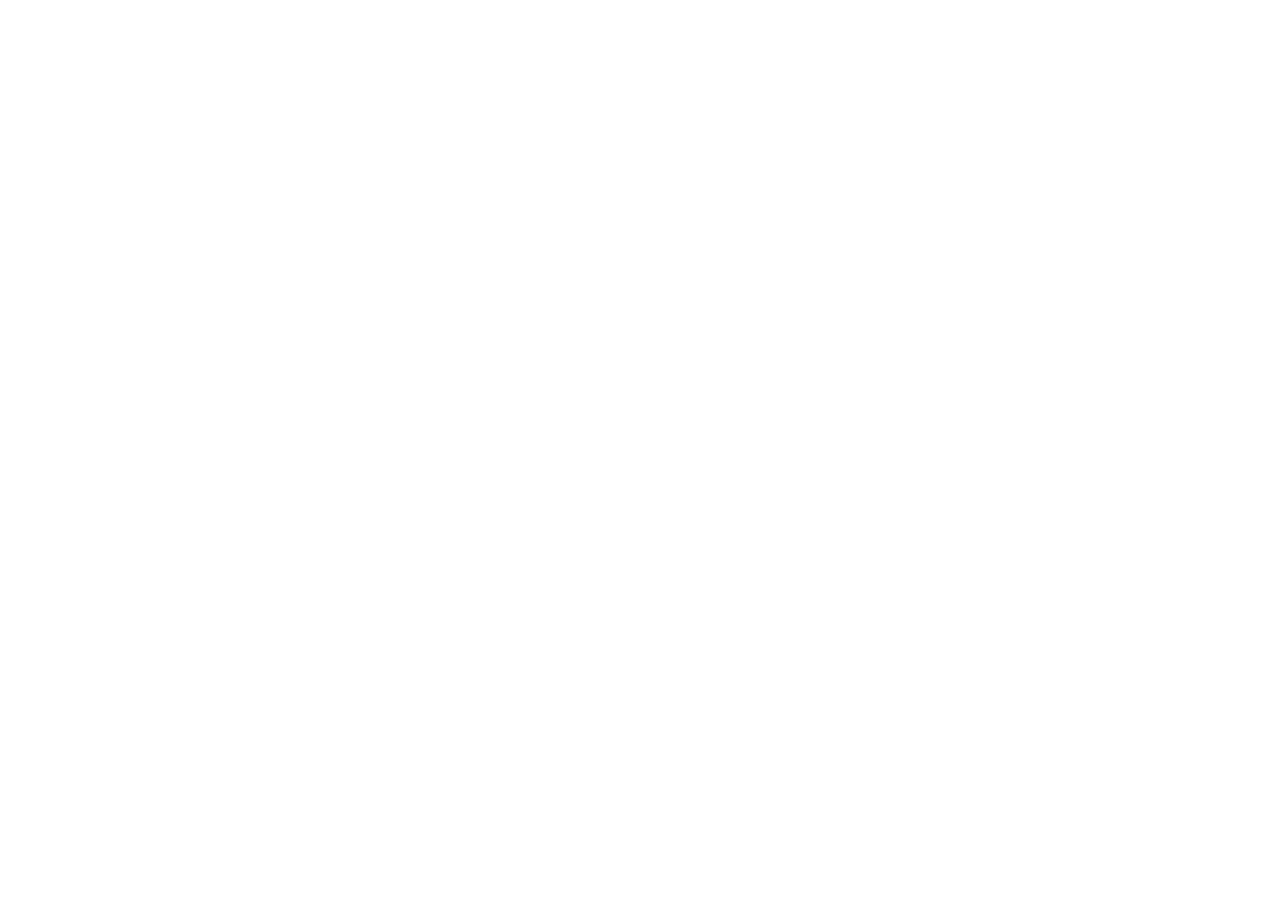
==== index.html @ 7f8d0c50 "Add isolated static demo index.html" ====
<!doctype html>
<html lang="en"><head><meta charset="utf-8"><meta name="viewport" content="width=device-width, initial-scale=1"><meta name="referrer" content="no-referrer"><title>EventFlow · Interactive Portfolio Demo</title><link rel="stylesheet" href="styles.css"></head><body><div id="app"></div><script defer src="app.js"></script></body></html>
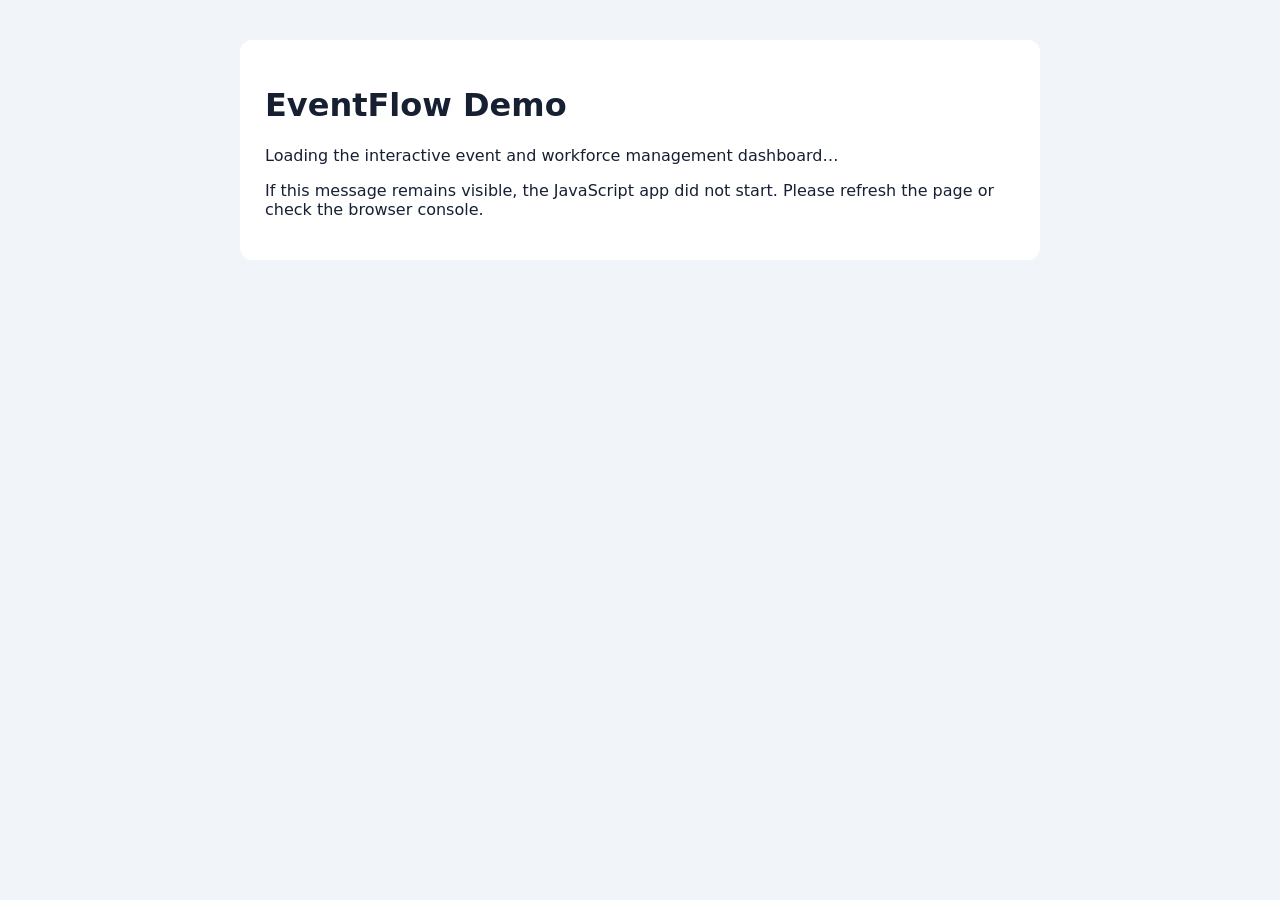
==== commit d553e6bb: "Add visible startup fallback for Pages troubleshooting" ====
--- a/index.html
+++ b/index.html
@@ -1,2 +1,20 @@
 <!doctype html>
-<html lang="en"><head><meta charset="utf-8"><meta name="viewport" content="width=device-width, initial-scale=1"><meta name="referrer" content="no-referrer"><title>EventFlow · Interactive Portfolio Demo</title><link rel="stylesheet" href="styles.css"></head><body><div id="app"></div><script defer src="app.js"></script></body></html>+<html lang="en">
+<head>
+  <meta charset="utf-8">
+  <meta name="viewport" content="width=device-width, initial-scale=1">
+  <meta name="referrer" content="no-referrer">
+  <title>EventFlow · Interactive Portfolio Demo</title>
+  <link rel="stylesheet" href="./styles.css">
+</head>
+<body>
+  <div id="app">
+    <main style="max-width:800px;margin:40px auto;padding:25px;background:white;border-radius:12px">
+      <h1>EventFlow Demo</h1>
+      <p>Loading the interactive event and workforce management dashboard…</p>
+      <p>If this message remains visible, the JavaScript app did not start. Please refresh the page or check the browser console.</p>
+    </main>
+  </div>
+  <script defer src="./app.js"></script>
+</body>
+</html>
--- a/styles.css
+++ b/styles.css
@@ -0,0 +1 @@
+:root{font-family:Inter,system-ui,Arial,sans-serif;color:#172033;background:#f1f4f9}*{box-sizing:border-box}body{margin:0}button,input,select{font:inherit}button{cursor:pointer}.sidebar{background:#11141c;color:#fff;position:fixed;left:0;top:0;bottom:0;width:235px;padding:24px 14px;display:flex;flex-direction:column}.brand{font-size:27px;font-weight:800;margin:0 12px 24px}.brand span{color:#ec404b}.nav{display:grid;gap:5px}.nav button{background:transparent;border:0;border-radius:8px;color:#c8d0dd;text-align:left;padding:13px}.nav button.active,.nav button:hover{background:#ce2937;color:#fff}.foot{margin-top:auto;font-size:12px;color:#c8d0dd;line-height:1.5}.main{margin-left:235px;padding:30px;max-width:1450px}.banner{background:#fef3c7;color:#875313;padding:10px 14px;border-radius:9px;font-size:12px;font-weight:700;display:inline-block;margin-bottom:15px}.head{display:flex;justify-content:space-between;align-items:center;gap:12px}.head h1{font-size:27px;margin:5px 0}.muted{color:#65738b;font-size:14px}.kpis{display:grid;grid-template-columns:repeat(4,1fr);gap:15px;margin:25px 0}.kpi,.panel{background:#fff;border:1px solid #e1e7ef;border-radius:13px;padding:21px;box-shadow:0 2px 8px #15243909}.kpi b{display:block;font-size:27px;margin-top:12px}.cols{display:grid;grid-template-columns:1fr 1fr;gap:15px}.panel{margin:14px 0}.panel h2{margin-top:0;font-size:18px}.btn{background:#d52c38;border:0;color:white;padding:10px 15px;border-radius:8px;font-weight:650}.btn.alt{background:#e9eef5;color:#25354a}.btn.small{padding:6px 9px;font-size:12px;margin-right:5px}table{width:100%;border-collapse:collapse}th,td{text-align:left;border-bottom:1px solid #e6e9ef;padding:11px 8px;font-size:13px}th{background:#f7f9fc;color:#52617a}.table{overflow:auto}.modalback{position:fixed;inset:0;background:#0008;display:grid;place-items:center;padding:20px}.modal{background:white;border-radius:14px;padding:24px;width:min(520px,100%);max-height:90vh;overflow:auto}.modal label{display:grid;gap:5px;margin:9px 0;font-size:13px;font-weight:700}.modal input,.modal select{padding:10px;border:1px solid #bcc9da;border-radius:7px;width:100%}.actions{display:flex;gap:10px;margin-top:18px}.cal{display:grid;grid-template-columns:repeat(7,1fr);gap:6px}.day{min-height:75px;border:1px solid #e6e9ef;border-radius:7px;padding:7px;background:#fbfcff;font-size:12px}.tag{background:#fee2e2;display:block;margin-top:5px;padding:4px;border-radius:5px}.notice{padding:13px;background:#eef6ff;color:#1b4e83;border-radius:7px}footer{font-size:12px;color:#64748b;margin:20px 0}@media(max-width:850px){.kpis{grid-template-columns:repeat(2,1fr)}.cols{grid-template-columns:1fr}}@media(max-width:650px){.sidebar{position:static;width:auto;padding:12px}.brand{margin-bottom:8px}.nav{display:flex;overflow:auto}.nav button{white-space:nowrap}.foot{display:none}.main{margin:0;padding:16px}.head{display:block}.cal{gap:2px}.day{min-height:60px;padding:3px}}
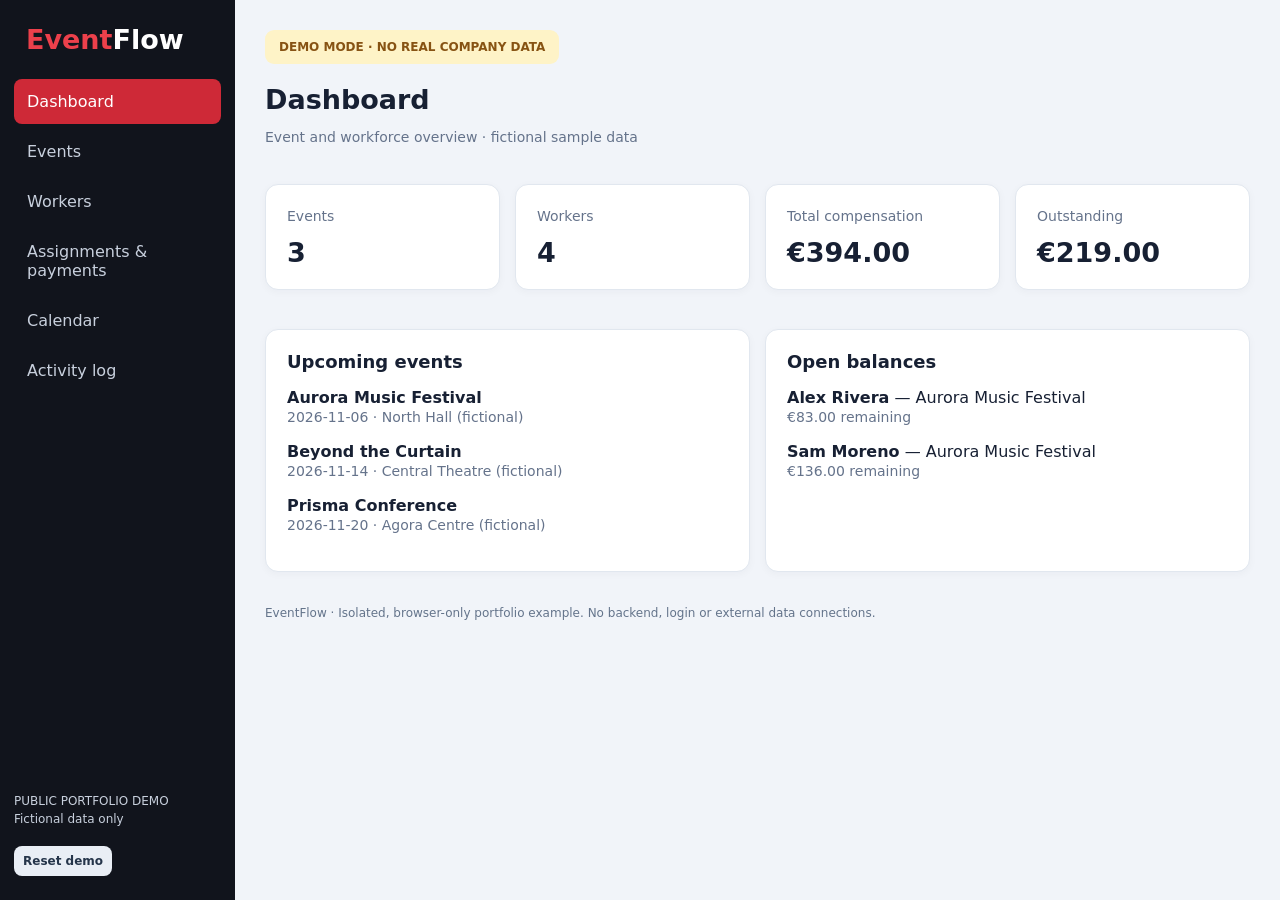
==== commit a26822a2: "Bundle validated demo script into HTML to avoid stale Pages asset and report startup failures" ====
--- a/index.html
+++ b/index.html
@@ -1,20 +1,83 @@
 <!doctype html>
-<html lang="en">
-<head>
-  <meta charset="utf-8">
-  <meta name="viewport" content="width=device-width, initial-scale=1">
-  <meta name="referrer" content="no-referrer">
-  <title>EventFlow · Interactive Portfolio Demo</title>
-  <link rel="stylesheet" href="./styles.css">
-</head>
-<body>
-  <div id="app">
-    <main style="max-width:800px;margin:40px auto;padding:25px;background:white;border-radius:12px">
-      <h1>EventFlow Demo</h1>
-      <p>Loading the interactive event and workforce management dashboard…</p>
-      <p>If this message remains visible, the JavaScript app did not start. Please refresh the page or check the browser console.</p>
-    </main>
-  </div>
-  <script defer src="./app.js"></script>
-</body>
-</html>+<html lang="en"><head><meta charset="utf-8"><meta name="viewport" content="width=device-width, initial-scale=1"><meta name="referrer" content="no-referrer"><title>EventFlow | Safe Demo</title><link rel="stylesheet" href="./styles.css?v=3"></head>
+<body><div id="app"><main style="max-width:800px;margin:40px auto;padding:25px;background:white;border-radius:12px"><h1>EventFlow Demo</h1><p>Starting the interactive dashboard...</p></main></div>
+<script>
+try {
+'use strict';
+/* Public, isolated demonstration. No external services, authentication, APIs or production data. */
+const STORAGE='eventflow-portfolio-demo-v1';
+const initial=()=>({
+ workers:[{id:1,name:'Alex Rivera',skill:'Audio'},{id:2,name:'Sam Moreno',skill:'Lighting'},{id:3,name:'Noa Vega',skill:'Stagehand'},{id:4,name:'Leo Torres',skill:'Video'}],
+ events:[{id:1,name:'Aurora Music Festival',date:'2026-11-06',venue:'North Hall (fictional)',type:'Concert'},{id:2,name:'Beyond the Curtain',date:'2026-11-14',venue:'Central Theatre (fictional)',type:'Theatre'},{id:3,name:'Prisma Conference',date:'2026-11-20',venue:'Agora Centre (fictional)',type:'Corporate'}],
+ jobs:[{id:1,eventId:1,workerId:1,role:'FOH',hours:9,rate:17,paid:70},{id:2,eventId:1,workerId:2,role:'Lights',hours:8,rate:17,paid:0},{id:3,eventId:2,workerId:3,role:'Stage crew',hours:7,rate:15,paid:105}],
+ history:[{date:'2026-10-17',action:'Demo loaded with fictional data'}]
+});
+let db;try{db=JSON.parse(localStorage.getItem(STORAGE));if(!db||!Array.isArray(db.workers)||!Array.isArray(db.events)||!Array.isArray(db.jobs))throw Error()}catch(_){db=initial()}
+let tab='dashboard',dialog=null;
+const el=document.getElementById('app');
+const safe=x=>String(x??'').replace(/[&<>"']/g,c=>({'&':'&amp;','<':'&lt;','>':'&gt;','"':'&quot;',"'":'&#39;'}[c]));
+const money=n=>Number(n||0).toLocaleString('en-GB',{style:'currency',currency:'EUR'});
+const worker=id=>db.workers.find(x=>x.id===Number(id));
+const eventById=id=>db.events.find(x=>x.id===Number(id));
+const earned=j=>Number(j.hours)*Number(j.rate);
+const nextId=arr=>Math.max(0,...arr.map(x=>x.id))+1;
+const b=(text,call,extra='')=>'<button class="btn '+extra+'" onclick="'+call+'">'+text+'</button>';
+function persist(note){db.history.unshift({date:new Date().toISOString().slice(0,10),action:note});db.history=db.history.slice(0,40);localStorage.setItem(STORAGE,JSON.stringify(db));draw()}
+function heading(name,description,action=''){return '<div class="head"><div><h1>'+name+'</h1><p class="muted">'+description+'</p></div>'+action+'</div>'}
+function dashboard(){let total=db.jobs.reduce((n,j)=>n+earned(j),0),paid=db.jobs.reduce((n,j)=>n+Number(j.paid),0);
+return heading('Dashboard','Event and workforce overview · fictional sample data')+
+'<div class="kpis">'+[['Events',db.events.length],['Workers',db.workers.length],['Total compensation',money(total)],['Outstanding',money(total-paid)]].map(x=>'<div class="kpi"><span class="muted">'+x[0]+'</span><b>'+x[1]+'</b></div>').join('')+'</div>'+
+'<div class="cols"><section class="panel"><h2>Upcoming events</h2>'+db.events.slice().sort((a,b)=>a.date.localeCompare(b.date)).map(x=>'<p><b>'+safe(x.name)+'</b><br><span class="muted">'+safe(x.date)+' · '+safe(x.venue)+'</span></p>').join('')+'</section><section class="panel"><h2>Open balances</h2>'+db.jobs.filter(j=>earned(j)>j.paid).map(j=>'<p><b>'+safe(worker(j.workerId)?.name||'Unknown')+'</b> — '+safe(eventById(j.eventId)?.name||'Unknown')+'<br><span class="muted">'+money(earned(j)-j.paid)+' remaining</span></p>').join('')+'</section></div>'}
+function events(){return heading('Events','Schedule and manage fictitious productions',b('+ New event',"openDialog('event')"))+
+'<section class="panel table"><table><thead><tr><th>Event</th><th>Date</th><th>Venue</th><th>Type</th><th>Workers</th><th>Actions</th></tr></thead><tbody>'+
+db.events.map(e=>'<tr><td><b>'+safe(e.name)+'</b></td><td>'+safe(e.date)+'</td><td>'+safe(e.venue)+'</td><td>'+safe(e.type)+'</td><td>'+db.jobs.filter(j=>j.eventId===e.id).length+'</td><td>'+b('Edit',"openDialog('event',"+e.id+")",'small alt')+' '+b('Delete',"removeEvent("+e.id+")",'small alt')+'</td></tr>').join('')+'</tbody></table></section>'}
+function workers(){return heading('Workers','Invented identities, no employee records',b('+ New worker',"openDialog('worker')"))+
+'<section class="panel table"><table><thead><tr><th>Name</th><th>Specialty</th><th>Actions</th></tr></thead><tbody>'+
+db.workers.map(w=>'<tr><td>'+safe(w.name)+'</td><td>'+safe(w.skill)+'</td><td>'+b('Edit',"openDialog('worker',"+w.id+")",'small alt')+'</td></tr>').join('')+'</tbody></table></section>'}
+function jobs(){let total=db.jobs.reduce((n,j)=>n+earned(j),0),paid=db.jobs.reduce((n,j)=>n+Number(j.paid),0);
+return heading('Assignments & payments','Simulated wages; no real transactions',b('+ Assign worker',"openDialog('job')"))+
+'<div class="kpis">'+[['Assignments',db.jobs.length],['Total',money(total)],['Simulated paid',money(paid)],['Outstanding',money(total-paid)]].map(x=>'<div class="kpi"><span class="muted">'+x[0]+'</span><b>'+x[1]+'</b></div>').join('')+'</div>'+
+'<section class="panel table"><table><thead><tr><th>Worker</th><th>Event</th><th>Role</th><th>Hours × Rate</th><th>Due</th><th>Paid</th><th>Actions</th></tr></thead><tbody>'+
+db.jobs.map(j=>'<tr><td>'+safe(worker(j.workerId)?.name||'Unknown')+'</td><td>'+safe(eventById(j.eventId)?.name||'Unknown')+'</td><td>'+safe(j.role)+'</td><td>'+safe(j.hours)+' × '+money(j.rate)+'</td><td>'+money(earned(j))+'</td><td>'+money(j.paid)+'</td><td>'+b('Pay',"openDialog('pay',"+j.id+")",'small alt')+' '+b('Remove',"removeJob("+j.id+")",'small alt')+'</td></tr>').join('')+'</tbody></table></section>'}
+function calendar(){const year=2026,month=10;let offset=(new Date(year,month,1).getDay()+6)%7, days=30;
+return heading('Calendar','November 2026 · sample schedule')+'<section class="panel"><div class="cal">'+['Mon','Tue','Wed','Thu','Fri','Sat','Sun'].map(d=>'<b>'+d+'</b>').join('')+Array.from({length:offset},()=>'<div></div>').join('')+Array.from({length:days},(_,i)=>{const date='2026-11-'+String(i+1).padStart(2,'0');return '<div class="day">'+(i+1)+db.events.filter(e=>e.date===date).map(e=>'<span class="tag">'+safe(e.name)+'</span>').join('')+'</div>'}).join('')+'</div></section>'}
+function history(){return heading('Activity log','Changes made locally in this visitor’s browser')+'<section class="panel"><p class="notice">This is not connected to any company system.</p><table><thead><tr><th>Date</th><th>Activity</th></tr></thead><tbody>'+db.history.map(h=>'<tr><td>'+safe(h.date)+'</td><td>'+safe(h.action)+'</td></tr>').join('')+'</tbody></table></section>'}
+function field(name,label,value='',type='text'){return '<label>'+label+'<input required name="'+name+'" type="'+type+'" '+(type==='number'?'min="0" step="any"':'')+' value="'+safe(value)+'"></label>'}
+function option(name,label,list,value){return '<label>'+label+'<select name="'+name+'">'+list.map(i=>'<option value="'+safe(i[0])+'" '+(String(i[0])===String(value)?'selected':'')+'>'+safe(i[1])+'</option>').join('')+'</select></label>'}
+function popup(){if(!dialog)return '';let {kind,id}=dialog, title='',body='';
+if(kind==='event'){let e=eventById(id)||{};title=id?'Edit event':'New event';body=field('name','Event name',e.name)+field('date','Date',e.date||'2026-11-22','date')+field('venue','Fictional venue',e.venue)+option('type','Type',['Concert','Theatre','Corporate','Festival','Other'].map(x=>[x,x]),e.type||'Concert')}
+if(kind==='worker'){let w=worker(id)||{};title=id?'Edit worker':'New worker';body=field('name','Fictional name',w.name)+field('skill','Specialty',w.skill)}
+if(kind==='job'){title='Assign worker';body=option('workerId','Worker',db.workers.map(w=>[w.id,w.name]))+option('eventId','Event',db.events.map(e=>[e.id,e.name]))+field('role','Role','Audio')+field('hours','Hours',8,'number')+field('rate','Rate (€ / hour)',16,'number')}
+if(kind==='pay'){let j=db.jobs.find(x=>x.id===id);title='Record simulated payment';body='<p class="muted">Outstanding: '+money(earned(j)-j.paid)+'</p>'+field('amount','Payment amount (€)',earned(j)-j.paid,'number')}
+return '<div class="modalback"><div class="modal" role="dialog" aria-modal="true"><h2>'+title+'</h2><form id="entry"><div>'+body+'</div><div class="actions"><button class="btn" type="submit">Save</button>'+b('Cancel','closeDialog()','alt')+'</div></form><p class="muted">Changes are only saved in this browser.</p></div></div>'}
+function draw(){
+ const nav=[['dashboard','Dashboard'],['events','Events'],['workers','Workers'],['jobs','Assignments & payments'],['calendar','Calendar'],['history','Activity log']];
+ const navHtml=nav.map(n=>'<button class="'+(tab===n[0]?'active':'')+'" data-tab="'+n[0]+'">'+n[1]+'</button>').join('');
+ const view=({dashboard,events,workers,jobs,calendar,history})[tab]();
+ el.innerHTML='<aside class="sidebar"><div class="brand"><span>Event</span>Flow</div><nav class="nav">'+navHtml+'</nav><div class="foot">PUBLIC PORTFOLIO DEMO<br>Fictional data only<br><br>'+b('Reset demo','resetDemo()','small alt')+'</div></aside>'+
+ '<main class="main"><span class="banner">DEMO MODE · NO REAL COMPANY DATA</span>'+view+
+ '<footer>EventFlow · Isolated, browser-only portfolio example. No backend, login or external data connections.</footer></main>'+popup();
+ el.querySelectorAll('[data-tab]').forEach(button=>button.addEventListener('click',()=>navigate(button.dataset.tab)));
+ let form=document.getElementById('entry');
+ if(form)form.addEventListener('submit',submit);
+}
+function navigate(to){tab=to;dialog=null;draw()}
+function openDialog(kind,id){dialog={kind,id};draw()}
+function closeDialog(){dialog=null;draw()}
+function submit(e){e.preventDefault();let values=Object.fromEntries(new FormData(e.target)), {kind,id}=dialog;
+if(kind==='event'){let data={name:values.name.trim(),date:values.date,venue:values.venue.trim(),type:values.type};if(id)Object.assign(eventById(id),data);else db.events.push({id:nextId(db.events),...data})}
+if(kind==='worker'){let data={name:values.name.trim(),skill:values.skill.trim()};if(id)Object.assign(worker(id),data);else db.workers.push({id:nextId(db.workers),...data})}
+if(kind==='job'){if(!db.workers.length||!db.events.length)return;db.jobs.push({id:nextId(db.jobs),workerId:+values.workerId,eventId:+values.eventId,role:values.role.trim(),hours:+values.hours,rate:+values.rate,paid:0})}
+if(kind==='pay'){let j=db.jobs.find(x=>x.id===id),amount=Number(values.amount);if(!Number.isFinite(amount)||amount<=0||amount>earned(j)-j.paid){alert('Enter a positive amount within the outstanding balance.');return}j.paid=Math.round((j.paid+amount)*100)/100}
+dialog=null;persist('Demo '+kind+' updated')}
+function removeEvent(id){if(!confirm('Delete this fictional event and its assignments?'))return;db.events=db.events.filter(e=>e.id!==id);db.jobs=db.jobs.filter(j=>j.eventId!==id);persist('Fictional event deleted')}
+function removeJob(id){if(!confirm('Remove this fictional assignment?'))return;db.jobs=db.jobs.filter(j=>j.id!==id);persist('Fictional assignment removed')}
+function resetDemo(){if(!confirm('Reset all fictional demo data?'))return;db=initial();localStorage.removeItem(STORAGE);navigate('dashboard')}
+draw();
+} catch (error) {
+  const root = document.getElementById('app');
+  if (root) root.innerHTML = '<main style="max-width:800px;margin:40px auto;padding:25px;background:white;border-radius:12px"><h1>EventFlow — startup error</h1><p>The application could not initialize.</p><pre style="white-space:pre-wrap;color:#9d1b28"></pre></main>';
+  if (root) root.querySelector('pre').textContent = String(error && error.message || error);
+  console.error("EventFlow initialization error:",error);
+}
+</script></body></html>
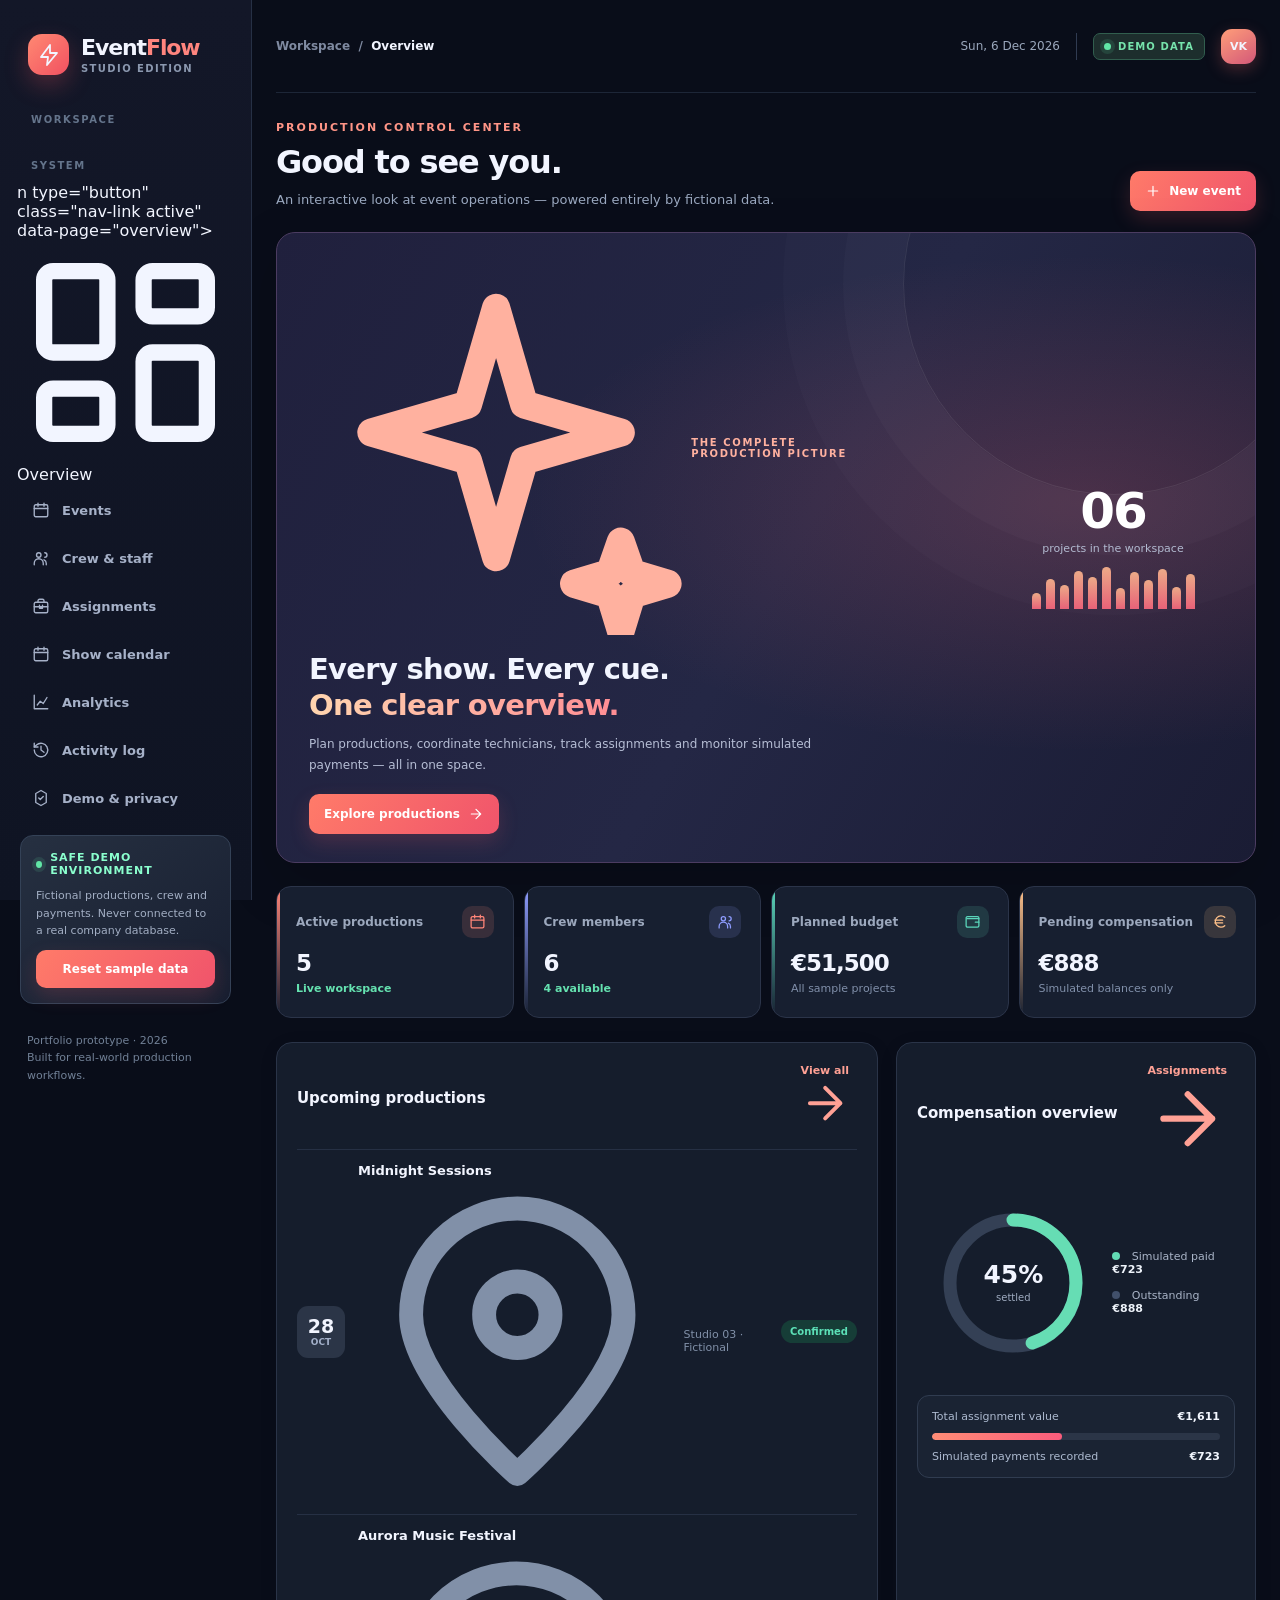
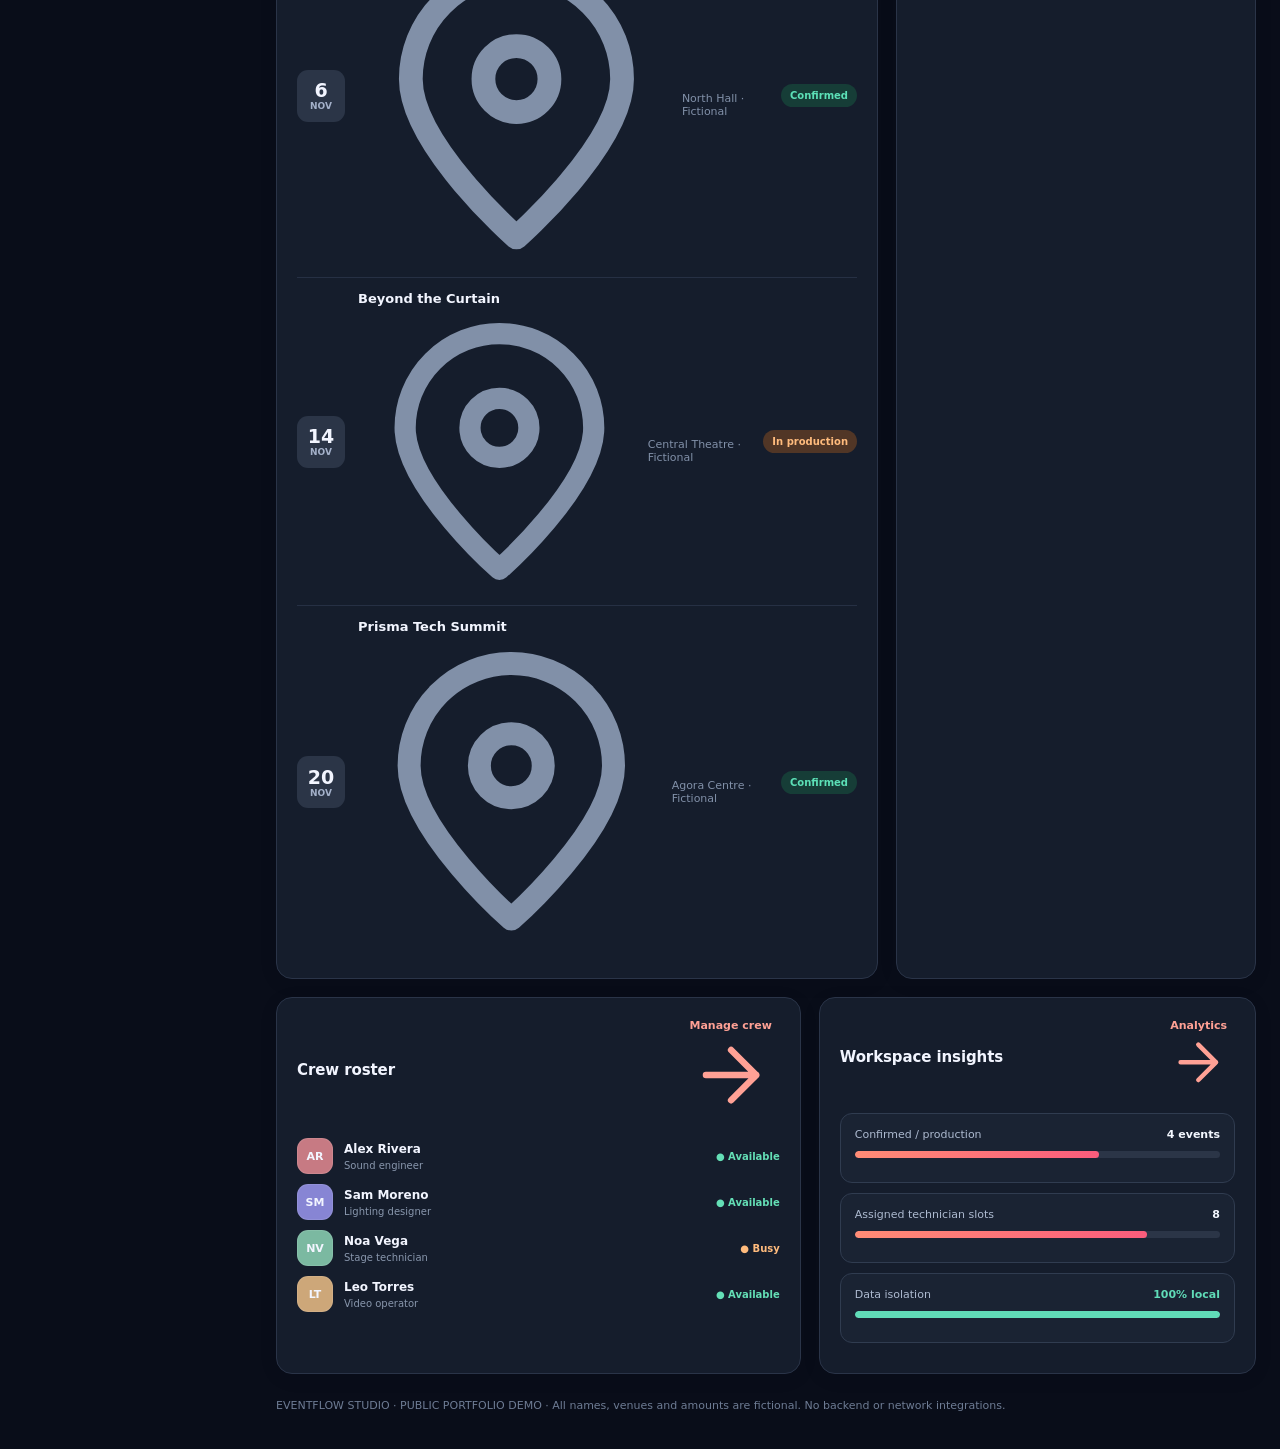
==== commit 43255220: "Launch EventFlow Studio v2 with modern dashboard and resilient startup" ====
--- a/index.html
+++ b/index.html
@@ -1,83 +1,43 @@
 <!doctype html>
-<html lang="en"><head><meta charset="utf-8"><meta name="viewport" content="width=device-width, initial-scale=1"><meta name="referrer" content="no-referrer"><title>EventFlow | Safe Demo</title><link rel="stylesheet" href="./styles.css?v=3"></head>
-<body><div id="app"><main style="max-width:800px;margin:40px auto;padding:25px;background:white;border-radius:12px"><h1>EventFlow Demo</h1><p>Starting the interactive dashboard...</p></main></div>
-<script>
-try {
-'use strict';
-/* Public, isolated demonstration. No external services, authentication, APIs or production data. */
-const STORAGE='eventflow-portfolio-demo-v1';
-const initial=()=>({
- workers:[{id:1,name:'Alex Rivera',skill:'Audio'},{id:2,name:'Sam Moreno',skill:'Lighting'},{id:3,name:'Noa Vega',skill:'Stagehand'},{id:4,name:'Leo Torres',skill:'Video'}],
- events:[{id:1,name:'Aurora Music Festival',date:'2026-11-06',venue:'North Hall (fictional)',type:'Concert'},{id:2,name:'Beyond the Curtain',date:'2026-11-14',venue:'Central Theatre (fictional)',type:'Theatre'},{id:3,name:'Prisma Conference',date:'2026-11-20',venue:'Agora Centre (fictional)',type:'Corporate'}],
- jobs:[{id:1,eventId:1,workerId:1,role:'FOH',hours:9,rate:17,paid:70},{id:2,eventId:1,workerId:2,role:'Lights',hours:8,rate:17,paid:0},{id:3,eventId:2,workerId:3,role:'Stage crew',hours:7,rate:15,paid:105}],
- history:[{date:'2026-10-17',action:'Demo loaded with fictional data'}]
-});
-let db;try{db=JSON.parse(localStorage.getItem(STORAGE));if(!db||!Array.isArray(db.workers)||!Array.isArray(db.events)||!Array.isArray(db.jobs))throw Error()}catch(_){db=initial()}
-let tab='dashboard',dialog=null;
-const el=document.getElementById('app');
-const safe=x=>String(x??'').replace(/[&<>"']/g,c=>({'&':'&amp;','<':'&lt;','>':'&gt;','"':'&quot;',"'":'&#39;'}[c]));
-const money=n=>Number(n||0).toLocaleString('en-GB',{style:'currency',currency:'EUR'});
-const worker=id=>db.workers.find(x=>x.id===Number(id));
-const eventById=id=>db.events.find(x=>x.id===Number(id));
-const earned=j=>Number(j.hours)*Number(j.rate);
-const nextId=arr=>Math.max(0,...arr.map(x=>x.id))+1;
-const b=(text,call,extra='')=>'<button class="btn '+extra+'" onclick="'+call+'">'+text+'</button>';
-function persist(note){db.history.unshift({date:new Date().toISOString().slice(0,10),action:note});db.history=db.history.slice(0,40);localStorage.setItem(STORAGE,JSON.stringify(db));draw()}
-function heading(name,description,action=''){return '<div class="head"><div><h1>'+name+'</h1><p class="muted">'+description+'</p></div>'+action+'</div>'}
-function dashboard(){let total=db.jobs.reduce((n,j)=>n+earned(j),0),paid=db.jobs.reduce((n,j)=>n+Number(j.paid),0);
-return heading('Dashboard','Event and workforce overview · fictional sample data')+
-'<div class="kpis">'+[['Events',db.events.length],['Workers',db.workers.length],['Total compensation',money(total)],['Outstanding',money(total-paid)]].map(x=>'<div class="kpi"><span class="muted">'+x[0]+'</span><b>'+x[1]+'</b></div>').join('')+'</div>'+
-'<div class="cols"><section class="panel"><h2>Upcoming events</h2>'+db.events.slice().sort((a,b)=>a.date.localeCompare(b.date)).map(x=>'<p><b>'+safe(x.name)+'</b><br><span class="muted">'+safe(x.date)+' · '+safe(x.venue)+'</span></p>').join('')+'</section><section class="panel"><h2>Open balances</h2>'+db.jobs.filter(j=>earned(j)>j.paid).map(j=>'<p><b>'+safe(worker(j.workerId)?.name||'Unknown')+'</b> — '+safe(eventById(j.eventId)?.name||'Unknown')+'<br><span class="muted">'+money(earned(j)-j.paid)+' remaining</span></p>').join('')+'</section></div>'}
-function events(){return heading('Events','Schedule and manage fictitious productions',b('+ New event',"openDialog('event')"))+
-'<section class="panel table"><table><thead><tr><th>Event</th><th>Date</th><th>Venue</th><th>Type</th><th>Workers</th><th>Actions</th></tr></thead><tbody>'+
-db.events.map(e=>'<tr><td><b>'+safe(e.name)+'</b></td><td>'+safe(e.date)+'</td><td>'+safe(e.venue)+'</td><td>'+safe(e.type)+'</td><td>'+db.jobs.filter(j=>j.eventId===e.id).length+'</td><td>'+b('Edit',"openDialog('event',"+e.id+")",'small alt')+' '+b('Delete',"removeEvent("+e.id+")",'small alt')+'</td></tr>').join('')+'</tbody></table></section>'}
-function workers(){return heading('Workers','Invented identities, no employee records',b('+ New worker',"openDialog('worker')"))+
-'<section class="panel table"><table><thead><tr><th>Name</th><th>Specialty</th><th>Actions</th></tr></thead><tbody>'+
-db.workers.map(w=>'<tr><td>'+safe(w.name)+'</td><td>'+safe(w.skill)+'</td><td>'+b('Edit',"openDialog('worker',"+w.id+")",'small alt')+'</td></tr>').join('')+'</tbody></table></section>'}
-function jobs(){let total=db.jobs.reduce((n,j)=>n+earned(j),0),paid=db.jobs.reduce((n,j)=>n+Number(j.paid),0);
-return heading('Assignments & payments','Simulated wages; no real transactions',b('+ Assign worker',"openDialog('job')"))+
-'<div class="kpis">'+[['Assignments',db.jobs.length],['Total',money(total)],['Simulated paid',money(paid)],['Outstanding',money(total-paid)]].map(x=>'<div class="kpi"><span class="muted">'+x[0]+'</span><b>'+x[1]+'</b></div>').join('')+'</div>'+
-'<section class="panel table"><table><thead><tr><th>Worker</th><th>Event</th><th>Role</th><th>Hours × Rate</th><th>Due</th><th>Paid</th><th>Actions</th></tr></thead><tbody>'+
-db.jobs.map(j=>'<tr><td>'+safe(worker(j.workerId)?.name||'Unknown')+'</td><td>'+safe(eventById(j.eventId)?.name||'Unknown')+'</td><td>'+safe(j.role)+'</td><td>'+safe(j.hours)+' × '+money(j.rate)+'</td><td>'+money(earned(j))+'</td><td>'+money(j.paid)+'</td><td>'+b('Pay',"openDialog('pay',"+j.id+")",'small alt')+' '+b('Remove',"removeJob("+j.id+")",'small alt')+'</td></tr>').join('')+'</tbody></table></section>'}
-function calendar(){const year=2026,month=10;let offset=(new Date(year,month,1).getDay()+6)%7, days=30;
-return heading('Calendar','November 2026 · sample schedule')+'<section class="panel"><div class="cal">'+['Mon','Tue','Wed','Thu','Fri','Sat','Sun'].map(d=>'<b>'+d+'</b>').join('')+Array.from({length:offset},()=>'<div></div>').join('')+Array.from({length:days},(_,i)=>{const date='2026-11-'+String(i+1).padStart(2,'0');return '<div class="day">'+(i+1)+db.events.filter(e=>e.date===date).map(e=>'<span class="tag">'+safe(e.name)+'</span>').join('')+'</div>'}).join('')+'</div></section>'}
-function history(){return heading('Activity log','Changes made locally in this visitor’s browser')+'<section class="panel"><p class="notice">This is not connected to any company system.</p><table><thead><tr><th>Date</th><th>Activity</th></tr></thead><tbody>'+db.history.map(h=>'<tr><td>'+safe(h.date)+'</td><td>'+safe(h.action)+'</td></tr>').join('')+'</tbody></table></section>'}
-function field(name,label,value='',type='text'){return '<label>'+label+'<input required name="'+name+'" type="'+type+'" '+(type==='number'?'min="0" step="any"':'')+' value="'+safe(value)+'"></label>'}
-function option(name,label,list,value){return '<label>'+label+'<select name="'+name+'">'+list.map(i=>'<option value="'+safe(i[0])+'" '+(String(i[0])===String(value)?'selected':'')+'>'+safe(i[1])+'</option>').join('')+'</select></label>'}
-function popup(){if(!dialog)return '';let {kind,id}=dialog, title='',body='';
-if(kind==='event'){let e=eventById(id)||{};title=id?'Edit event':'New event';body=field('name','Event name',e.name)+field('date','Date',e.date||'2026-11-22','date')+field('venue','Fictional venue',e.venue)+option('type','Type',['Concert','Theatre','Corporate','Festival','Other'].map(x=>[x,x]),e.type||'Concert')}
-if(kind==='worker'){let w=worker(id)||{};title=id?'Edit worker':'New worker';body=field('name','Fictional name',w.name)+field('skill','Specialty',w.skill)}
-if(kind==='job'){title='Assign worker';body=option('workerId','Worker',db.workers.map(w=>[w.id,w.name]))+option('eventId','Event',db.events.map(e=>[e.id,e.name]))+field('role','Role','Audio')+field('hours','Hours',8,'number')+field('rate','Rate (€ / hour)',16,'number')}
-if(kind==='pay'){let j=db.jobs.find(x=>x.id===id);title='Record simulated payment';body='<p class="muted">Outstanding: '+money(earned(j)-j.paid)+'</p>'+field('amount','Payment amount (€)',earned(j)-j.paid,'number')}
-return '<div class="modalback"><div class="modal" role="dialog" aria-modal="true"><h2>'+title+'</h2><form id="entry"><div>'+body+'</div><div class="actions"><button class="btn" type="submit">Save</button>'+b('Cancel','closeDialog()','alt')+'</div></form><p class="muted">Changes are only saved in this browser.</p></div></div>'}
-function draw(){
- const nav=[['dashboard','Dashboard'],['events','Events'],['workers','Workers'],['jobs','Assignments & payments'],['calendar','Calendar'],['history','Activity log']];
- const navHtml=nav.map(n=>'<button class="'+(tab===n[0]?'active':'')+'" data-tab="'+n[0]+'">'+n[1]+'</button>').join('');
- const view=({dashboard,events,workers,jobs,calendar,history})[tab]();
- el.innerHTML='<aside class="sidebar"><div class="brand"><span>Event</span>Flow</div><nav class="nav">'+navHtml+'</nav><div class="foot">PUBLIC PORTFOLIO DEMO<br>Fictional data only<br><br>'+b('Reset demo','resetDemo()','small alt')+'</div></aside>'+
- '<main class="main"><span class="banner">DEMO MODE · NO REAL COMPANY DATA</span>'+view+
- '<footer>EventFlow · Isolated, browser-only portfolio example. No backend, login or external data connections.</footer></main>'+popup();
- el.querySelectorAll('[data-tab]').forEach(button=>button.addEventListener('click',()=>navigate(button.dataset.tab)));
- let form=document.getElementById('entry');
- if(form)form.addEventListener('submit',submit);
-}
-function navigate(to){tab=to;dialog=null;draw()}
-function openDialog(kind,id){dialog={kind,id};draw()}
-function closeDialog(){dialog=null;draw()}
-function submit(e){e.preventDefault();let values=Object.fromEntries(new FormData(e.target)), {kind,id}=dialog;
-if(kind==='event'){let data={name:values.name.trim(),date:values.date,venue:values.venue.trim(),type:values.type};if(id)Object.assign(eventById(id),data);else db.events.push({id:nextId(db.events),...data})}
-if(kind==='worker'){let data={name:values.name.trim(),skill:values.skill.trim()};if(id)Object.assign(worker(id),data);else db.workers.push({id:nextId(db.workers),...data})}
-if(kind==='job'){if(!db.workers.length||!db.events.length)return;db.jobs.push({id:nextId(db.jobs),workerId:+values.workerId,eventId:+values.eventId,role:values.role.trim(),hours:+values.hours,rate:+values.rate,paid:0})}
-if(kind==='pay'){let j=db.jobs.find(x=>x.id===id),amount=Number(values.amount);if(!Number.isFinite(amount)||amount<=0||amount>earned(j)-j.paid){alert('Enter a positive amount within the outstanding balance.');return}j.paid=Math.round((j.paid+amount)*100)/100}
-dialog=null;persist('Demo '+kind+' updated')}
-function removeEvent(id){if(!confirm('Delete this fictional event and its assignments?'))return;db.events=db.events.filter(e=>e.id!==id);db.jobs=db.jobs.filter(j=>j.eventId!==id);persist('Fictional event deleted')}
-function removeJob(id){if(!confirm('Remove this fictional assignment?'))return;db.jobs=db.jobs.filter(j=>j.id!==id);persist('Fictional assignment removed')}
-function resetDemo(){if(!confirm('Reset all fictional demo data?'))return;db=initial();localStorage.removeItem(STORAGE);navigate('dashboard')}
-draw();
-} catch (error) {
-  const root = document.getElementById('app');
-  if (root) root.innerHTML = '<main style="max-width:800px;margin:40px auto;padding:25px;background:white;border-radius:12px"><h1>EventFlow — startup error</h1><p>The application could not initialize.</p><pre style="white-space:pre-wrap;color:#9d1b28"></pre></main>';
-  if (root) root.querySelector('pre').textContent = String(error && error.message || error);
-  console.error("EventFlow initialization error:",error);
-}
-</script></body></html>+<html lang="en">
+<head>
+  <meta charset="utf-8">
+  <meta name="viewport" content="width=device-width, initial-scale=1">
+  <meta name="referrer" content="no-referrer">
+  <meta name="theme-color" content="#090d19">
+  <meta name="description" content="EventFlow Studio is an interactive, safe portfolio demonstration of fictional event planning, crew coordination, and financial reporting.">
+  <title>EventFlow Studio — Live Production Management Demo</title>
+  <link rel="icon" href="./favicon.svg" type="image/svg+xml">
+  <link rel="stylesheet" href="./studio.css?build=20261017-2">
+  <style>
+    html,body{min-height:100%;margin:0;background:#090d19;color:#f2f5ff;font-family:system-ui,sans-serif}
+    #boot{max-width:480px;margin:17vh auto;padding:30px;text-align:center}
+    #boot strong{font-size:27px;letter-spacing:-.8px}
+    #boot strong span{color:#fc746e}
+    #boot p{color:#98a6bc;font-size:13px;line-height:1.7}
+    .boot-orb{height:44px;width:44px;margin:0 auto 19px;background:linear-gradient(130deg,#fc8a75,#ef5267);border-radius:13px;box-shadow:0 0 40px #f35a6a44}
+  </style>
+</head>
+<body>
+  <div id="app">
+    <div id="boot">
+      <div class="boot-orb"></div>
+      <strong>Event<span>Flow</span> Studio</strong>
+      <p>Launching your interactive production workspace…</p>
+      <p>Public portfolio demo · Fictional data only · No company connections</p>
+    </div>
+  </div>
+  <noscript><p style="text-align:center">JavaScript is required for this interactive demonstration.</p></noscript>
+  <script src="./studio.js?build=20261017-2" defer></script>
+  <script>
+    window.addEventListener('load', function () {
+      if (window.__eventflowReady) return;
+      var boot = document.getElementById('boot');
+      if (boot) boot.innerHTML =
+        '<strong>Event<span>Flow</span> Studio</strong>' +
+        '<p>We could not start the interactive demo. Try a hard refresh (Ctrl + F5). If it still fails, check whether studio.js was blocked in the browser console.</p>' +
+        '<p><a href="https://github.com/vicentektek/eventflow-demo" style="color:#ff9d92">View source on GitHub</a></p>';
+    });
+  </script>
+</body>
+</html>
--- a/studio.css
+++ b/studio.css
@@ -0,0 +1,6 @@
+:root{color-scheme:dark;--bg:#090d19;--panel:#131a2a;--panel2:#182033;--border:#273149;--text:#f2f5ff;--muted:#98a6bc;--accent:#fc665f;--accent2:#ffae73;--mint:#4fdbb2;--blue:#7a8fff;--shadow:0 20px 55px rgba(0,0,0,.17);font-family:Inter,ui-sans-serif,system-ui,-apple-system,BlinkMacSystemFont,"Segoe UI",sans-serif;font-synthesis:none}
+*{box-sizing:border-box}html{scroll-behavior:smooth}body{margin:0;background:var(--bg);color:var(--text);min-width:310px;overflow-x:hidden}button,input,select,textarea{font:inherit}button{cursor:pointer}button:focus-visible,input:focus-visible,select:focus-visible{outline:2px solid var(--blue);outline-offset:3px}a{color:inherit;text-decoration:none}.shell{display:flex;min-height:100vh}.sidebar{width:252px;flex:none;position:sticky;top:0;align-self:flex-start;height:100vh;background:linear-gradient(180deg,#131728 0%,#0f1423 100%);border-right:1px solid #263045;padding:29px 17px 22px;display:flex;flex-direction:column;z-index:7}.logo{display:flex;align-items:center;gap:12px;padding:5px 11px 27px}.logo-mark{width:41px;height:41px;border-radius:14px;background:linear-gradient(135deg,#ff8972,#f15161);display:grid;place-items:center;box-shadow:0 10px 23px #f1586144}.logo-mark svg{width:24px;height:24px}.logo-word{font-weight:850;font-size:22px;letter-spacing:-1.1px}.logo-word em{font-style:normal;color:#ff857e}.logo-sub{font-size:10px;letter-spacing:1.4px;font-weight:800;color:#8b98af;margin-top:3px}.side-section{font-size:10px;color:#64748b;letter-spacing:1.6px;font-weight:800;margin:12px 14px}.nav-list{display:grid;gap:4px}.nav-link{border:1px solid transparent;display:flex;align-items:center;gap:12px;padding:12px 14px;color:#a6b1c8;border-radius:11px;width:100%;background:transparent;text-align:left;font-size:13px;font-weight:650;transition:background .15s,color .15s}.nav-link svg{height:18px;width:18px}.nav-link:hover{background:#20293a;color:#f9faff}.nav-link.active{background:linear-gradient(90deg,#fc665f23,#fc665f08);color:#ff9890;border-color:#fc665f3a}.nav-link.active svg{color:#ff8178}.sidebar-end{margin-top:auto}.demo-box{margin:15px 3px;padding:15px;background:linear-gradient(145deg,#263041,#171e30);border:1px solid #344257;border-radius:13px}.demo-box .mini{display:flex;align-items:center;gap:8px;font-size:11px;color:#8bffce;font-weight:850;letter-spacing:1px}.pulse-dot{width:7px;height:7px;border-radius:50%;background:#61e6a6;box-shadow:0 0 0 4px #61e6a620}.demo-box p{font-size:11px;line-height:1.6;color:#a2aec3;margin:10px 0}.outline-small{background:#283448;color:#e4ebfa;border:1px solid #3b4960;border-radius:8px;padding:9px 11px;font-size:11px;font-weight:750;width:100%}.outline-small:hover{background:#35445e}.credit{padding:13px 10px 0;color:#718096;font-size:11px;line-height:1.6}.content{min-width:0;flex:1;max-width:1820px;width:100%;padding:0 40px 44px}.topbar{height:93px;display:flex;justify-content:space-between;align-items:center;gap:18px;border-bottom:1px solid #1d2637;margin-bottom:28px}.breadcrumb{font-size:12px;color:#7f8aa1;font-weight:650}.breadcrumb b{color:#f2f5ff}.topright{display:flex;align-items:center;gap:16px}.clock{font-size:12px;color:#9aa7bc}.avatar-user{width:35px;height:35px;border-radius:11px;background:linear-gradient(145deg,#ff9e79,#d35879);display:grid;place-items:center;font-size:11px;font-weight:850;box-shadow:0 5px 16px #ff6e7040}.tiny-divider{width:1px;height:27px;background:#303b51}.demo-chip{display:inline-flex;align-items:center;gap:7px;background:#1d2e2d;border:1px solid #315e4e;color:#76e3ac;padding:7px 10px;font-weight:800;font-size:10px;letter-spacing:1.1px;border-radius:7px}.view-header{display:flex;align-items:flex-end;justify-content:space-between;gap:14px;margin-bottom:21px}.eyebrow{font-size:11px;font-weight:850;letter-spacing:2px;text-transform:uppercase;color:#ff9587;margin-bottom:10px}.view-header h1{font-size:32px;letter-spacing:-1.15px;line-height:1.15;margin:0 0 8px;font-weight:825}.sub{color:#9ba9c0;font-size:13px;line-height:1.7;margin:0}.header-actions{display:flex;gap:9px;align-items:center;flex-wrap:wrap}.btn{background:linear-gradient(125deg,#ff7b69,#f0546b);color:white;display:inline-flex;justify-content:center;align-items:center;gap:8px;padding:12px 15px;border:0;border-radius:10px;font-weight:750;font-size:12px;box-shadow:0 8px 20px #ed5a6330;transition:transform .15s,filter .15s}.btn svg{width:16px;height:16px}.btn:hover{transform:translateY(-1px);filter:brightness(1.09)}.btn:disabled{opacity:.45;cursor:not-allowed;transform:none}.btn.ghost{background:#222b3b;border:1px solid #344158;color:#dce4f4;box-shadow:none}.btn.ghost:hover{background:#2b3649}.btn.small{padding:8px 11px;font-size:11px;border-radius:8px}.btn.negative{background:#43232c;color:#ffb6b9;box-shadow:none}.hero{position:relative;overflow:hidden;display:flex;justify-content:space-between;gap:18px;background:radial-gradient(ellipse at 82% 43%,#ef657435 0,transparent 49%),linear-gradient(120deg,#20203d 0%,#242745 52%,#1a1c34 100%);border:1px solid #4b3c61;border-radius:19px;padding:28px 32px;min-height:193px;margin-bottom:23px;box-shadow:var(--shadow)}.hero:after{content:"";position:absolute;right:-70px;top:-160px;width:420px;height:420px;border:1px solid #ffffff16;border-radius:50%;box-shadow:0 0 0 60px #ffffff05,0 0 0 120px #ffffff04;pointer-events:none}.hero-copy{position:relative;z-index:2;max-width:560px}.hero .overline{display:flex;align-items:center;gap:8px;font-size:10px;letter-spacing:1.65px;font-weight:850;color:#ffb19f}.hero h2{font-size:29px;line-height:1.25;margin:16px 0 10px;letter-spacing:-.7px}.hero h2 span{background:linear-gradient(90deg,#ffd5af,#ff8d94);background-clip:text;-webkit-background-clip:text;color:transparent}.hero p{font-size:12px;color:#b6bed5;line-height:1.8;margin:0}.hero .hero-stat{position:relative;z-index:1;align-self:center;min-width:220px;text-align:center}.hero-number{font-size:50px;font-weight:900;letter-spacing:-2px;color:#fff;line-height:1}.hero-stat small{display:block;font-size:11px;color:#b2bad0;margin-top:6px}.bars{display:flex;gap:5px;height:42px;align-items:end;justify-content:center;margin-top:12px}.bars i{display:block;width:9px;background:linear-gradient(#ffb88f,#fc687e);border-radius:5px 5px 0 0;opacity:.9}.metric-grid{display:grid;grid-template-columns:repeat(4,minmax(0,1fr));gap:16px;margin-bottom:24px}.metric{background:#171f30;border:1px solid #2b3449;border-radius:15px;padding:19px 19px 18px;min-height:132px;position:relative;overflow:hidden}.metric:before{content:"";position:absolute;inset:0 auto 0 0;width:3px;background:linear-gradient(180deg,var(--metric-color),transparent)}.metric-top{display:flex;justify-content:space-between;align-items:center}.metric-name{font-size:12px;color:#9ca8bd;font-weight:650}.metric-icon{width:32px;height:32px;border-radius:10px;display:grid;place-items:center;background:color-mix(in srgb,var(--metric-color) 14%,transparent);color:var(--metric-color)}.metric-icon svg{width:17px;height:17px}.metric-value{font-size:27px;font-weight:850;letter-spacing:-1px;margin-top:12px;white-space:nowrap}.metric-foot{font-size:11px;color:#8190aa;margin-top:6px}.metric-foot b{color:#65e2b0}.dashboard-grid{display:grid;grid-template-columns:minmax(0,1.5fr) minmax(300px,1fr);gap:18px}.card{background:#151d2c;border:1px solid #2a3448;border-radius:16px;padding:20px;box-shadow:0 4px 20px #00000010;min-width:0}.card + .card{margin:0}.card-head{display:flex;justify-content:space-between;align-items:center;gap:12px;margin-bottom:16px}.card h3{margin:0;font-size:15px;letter-spacing:-.1px}.tiny-link{background:transparent;color:#ffa195;border:0;font-size:11px;font-weight:700}.event-preview{display:grid;grid-template-columns:48px 1fr auto;gap:13px;align-items:center;padding:13px 0;border-top:1px solid #263044}.date-square{width:48px;height:52px;border-radius:11px;background:#2b3547;display:flex;flex-direction:column;align-items:center;justify-content:center}.date-square b{font-size:19px;line-height:1.1}.date-square small{font-size:9px;color:#a4b1ca;text-transform:uppercase;font-weight:800}.preview-title{font-size:13px;font-weight:750;margin-bottom:4px}.preview-meta{color:#8190a8;font-size:11px;display:flex;align-items:center;gap:7px}.status{display:inline-block;font-size:10px;border-radius:999px;padding:6px 9px;font-weight:800;white-space:nowrap}.status.confirmed,.status.scheduled{color:#5ce0b7;background:#163d37}.status.production{color:#ffbb7d;background:#513626}.status.draft{color:#aab5d1;background:#2d3548}.status.completed{color:#bbc3d5;background:#33394b}.two-col-bottom{display:grid;grid-template-columns:1.2fr 1fr;gap:18px;margin-top:18px}.ring-row{display:flex;align-items:center;justify-content:center;gap:23px;min-height:205px}.ring{width:152px;height:152px;position:relative;flex:none}.ring svg{width:152px;height:152px;transform:rotate(-90deg)}.ring-label{position:absolute;inset:0;display:grid;place-content:center;text-align:center}.ring-label b{font-size:25px;line-height:1}.ring-label small{color:#9eaabf;font-size:10px;margin-top:5px}.legend{display:grid;gap:13px;font-size:11px;color:#aab5c8}.legend b{color:#eef3fa;font-weight:750}.legend span{display:inline-block;width:8px;height:8px;border-radius:50%;margin-right:8px}.mini-panel{background:#1a2333;border:1px solid #303c50;border-radius:12px;padding:14px;margin:10px 0}.mini-row{display:flex;justify-content:space-between;align-items:center;gap:8px;font-size:11px;color:#adbad0}.mini-row b{color:#f3f7ff}.progress{height:7px;background:#2b3547;border-radius:5px;overflow:hidden;margin:10px 0}.progress i{display:block;height:100%;background:linear-gradient(90deg,#ff8c76,#fa5c7c);border-radius:5px}.crew-list{display:grid;gap:10px}.crew-item{display:flex;align-items:center;gap:11px}.person-avatar{width:36px;height:36px;border-radius:11px;display:grid;place-items:center;flex:none;font-size:11px;font-weight:800;border:1px solid #ffffff18}.person-info{min-width:0;flex:1}.person-info b{display:block;font-size:12px}.person-info small{display:block;color:#8997ad;font-size:10px;margin-top:4px}.availability{color:#64dfb6;font-size:10px;font-weight:700}.availability.busy{color:#ffbb7d}.table-wrap{overflow-x:auto;border:1px solid #293449;border-radius:13px;background:#151d2c}.data-table{width:100%;border-collapse:collapse;min-width:650px}.data-table th{text-align:left;font-weight:750;text-transform:uppercase;letter-spacing:1px;font-size:10px;color:#8290a9;background:#1b2535;padding:14px 16px;white-space:nowrap}.data-table td{font-size:12px;color:#c6d2e3;padding:15px 16px;border-top:1px solid #263246}.data-table tr:hover td{background:#1a2635}.data-table td strong{color:#f0f4ff;font-weight:750}.data-table td small{display:block;color:#8795aa;font-size:10px;margin-top:5px}.table-actions{display:flex;gap:6px}.icon-btn{background:#222f40;border:1px solid #354258;color:#b8c5d7;border-radius:8px;padding:7px;display:inline-grid;place-items:center;transition:background .15s}.icon-btn:hover{background:#354258}.icon-btn svg{width:15px;height:15px}.filters{display:flex;justify-content:space-between;align-items:center;gap:12px;margin:0 0 18px;flex-wrap:wrap}.search{display:flex;gap:8px;align-items:center;background:#151d2c;border:1px solid #303b50;padding:0 13px;border-radius:10px;height:42px;min-width:min(290px,100%)}.search svg{height:16px;width:16px;color:#7789a4}.search input{background:transparent;color:white;border:0;outline:none;width:100%;font-size:12px}.tabs{display:flex;flex-wrap:wrap;gap:5px;background:#141e2c;padding:5px;border-radius:10px;border:1px solid #2a3649}.tab{background:transparent;color:#8998b1;border:0;font-size:11px;font-weight:750;padding:9px 13px;border-radius:8px}.tab.active{background:#303a4e;color:#fff}.events-grid{display:grid;grid-template-columns:repeat(3,minmax(0,1fr));gap:16px}.event-card{background:linear-gradient(150deg,#1a2333,#131c2a);border:1px solid #313a50;border-radius:15px;overflow:hidden;min-width:0;transition:transform .15s,border-color .15s}.event-card:hover{transform:translateY(-2px);border-color:#485473}.event-cover{height:116px;background:radial-gradient(circle at 75% 10%,var(--ev-accent),transparent 60%),linear-gradient(135deg,#2d304b,#1b2338);padding:15px;display:flex;align-items:flex-start;justify-content:space-between}.event-symbol{width:46px;height:46px;border-radius:13px;display:grid;place-items:center;background:#ffffff1a;border:1px solid #ffffff2a}.event-symbol svg{width:25px;height:25px;color:#fff}.event-content{padding:17px}.event-content h3{font-size:16px;margin:0 0 10px}.event-data{display:grid;gap:8px;color:#95a5ba;font-size:11px}.event-data svg{width:14px;height:14px;vertical-align:middle;margin-right:6px}.event-bottom{display:flex;justify-content:space-between;align-items:center;border-top:1px solid #2d3a4c;margin-top:16px;padding-top:14px}.event-bottom small{color:#a4b1c5}.crew-avatars{display:flex;padding-left:6px}.tiny-avatar{height:28px;width:28px;margin-left:-6px;display:grid;place-items:center;border:2px solid #172033;border-radius:50%;font-size:9px;font-weight:800}.analytics{display:grid;grid-template-columns:1.25fr 1fr;gap:18px}.chart-bars{height:210px;display:flex;align-items:end;justify-content:space-around;gap:11px;border-bottom:1px solid #344053;padding:15px 0 0}.bar-group{height:100%;display:flex;flex-direction:column;justify-content:end;align-items:center;gap:8px;min-width:0;flex:1}.bar-column{background:linear-gradient(0deg,#e7597e,#ffac78);border-radius:7px 7px 3px 3px;min-height:3px;width:min(38px,75%);position:relative;transition:height .4s}.bar-column:hover{filter:brightness(1.16)}.bar-group small{font-size:9px;color:#9ca9bc;overflow:hidden;white-space:nowrap;max-width:100%;text-overflow:ellipsis}.bar-col-2{background:linear-gradient(0deg,#5865dd,#92b8ff)}.cal-header{display:flex;justify-content:space-between;align-items:center;gap:12px;margin-bottom:20px}.month-buttons{display:flex;gap:8px}.cal-grid{display:grid;grid-template-columns:repeat(7,minmax(0,1fr));gap:7px}.cal-weekday{text-align:center;font-size:10px;font-weight:800;letter-spacing:1px;color:#7f90a9;padding:9px 0}.cal-day{border:1px solid #2c384d;background:#182233;border-radius:11px;min-height:112px;padding:11px;overflow:hidden;cursor:pointer;transition:background .15s;min-width:0}.cal-day:hover{background:#222f43}.cal-day.muted{opacity:.38}.cal-day.today{border-color:#fc756e}.cal-num{font-size:12px;font-weight:800;color:#b4c3d8}.cal-event{font-size:10px;white-space:nowrap;overflow:hidden;text-overflow:ellipsis;border-radius:5px;padding:5px 7px;margin-top:8px;background:#e5677740;color:#ffd2d2;border-left:2px solid #fc6f7b}.cal-event:nth-child(3){background:#6477f536;color:#d5dcff;border-color:#7a8fff}.logline{position:relative;padding:0 0 22px 30px;border-left:1px solid #3d485c;margin-left:8px}.logline:before{content:"";position:absolute;top:2px;left:-6px;background:#f57d7b;border:3px solid #172030;border-radius:50%;width:11px;height:11px}.logline b{display:block;font-size:12px;color:#e3ebf8}.logline small{display:block;color:#8796ac;font-size:10px;margin-top:6px}.empty{text-align:center;padding:45px 18px;color:#98a8bf}.empty svg{height:36px;width:36px;color:#fa7d79}.empty h3{color:#f0f4fd}.modal-overlay{position:fixed;inset:0;background:#040711ca;backdrop-filter:blur(8px);z-index:30;display:grid;place-items:center;padding:18px;overflow-y:auto}.modal{width:min(520px,100%);max-height:92vh;overflow:auto;background:#1a2333;border:1px solid #425067;border-radius:19px;padding:25px;box-shadow:0 35px 100px #0008}.modal-top{display:flex;justify-content:space-between;gap:15px;align-items:start;margin-bottom:15px}.modal h2{margin:0;font-size:21px}.modal-note{color:#93a5bf;font-size:12px;line-height:1.6;margin:10px 0 20px}.field{display:grid;gap:7px;margin-bottom:15px}.field span{font-size:11px;color:#b8c5d9;font-weight:750}.field input,.field select{width:100%;color:#f2f5ff;background:#101827;border:1px solid #35455c;padding:12px 13px;border-radius:9px;font-size:13px}.field input::placeholder{color:#5d7089}.form-row{display:grid;grid-template-columns:1fr 1fr;gap:13px}.modal-actions{display:flex;justify-content:flex-end;gap:9px;border-top:1px solid #344056;padding-top:19px;margin-top:23px}.toast-area{position:fixed;bottom:24px;right:24px;z-index:45;display:grid;gap:8px}.toast{background:#27364a;border:1px solid #557067;box-shadow:var(--shadow);padding:13px 16px;border-radius:10px;font-size:12px;color:#deffee;max-width:350px;animation:slidein .2s ease-out}.subtle-note{background:#1b2c30;border:1px solid #325553;color:#a7f4d5;padding:12px 15px;border-radius:10px;font-size:11px;line-height:1.6;margin-bottom:17px}.footnote{font-size:11px;color:#6e7c94;margin-top:23px;line-height:1.7}.kbd{border:1px solid #3b495e;border-radius:5px;padding:3px 6px;color:#9ba9bf;font-size:10px}.privacy-grid{display:grid;grid-template-columns:repeat(3,1fr);gap:14px}.privacy-tile{padding:18px;background:#182235;border:1px solid #303d50;border-radius:12px}.privacy-tile svg{width:23px;height:23px;color:#60dcb8;margin-bottom:14px}.privacy-tile h3{margin:0 0 8px;font-size:13px}.privacy-tile p{font-size:11px;color:#98a8c0;line-height:1.65;margin:0}.mobile-header{display:none}
+@keyframes slidein{from{opacity:0;transform:translateY(9px)}to{opacity:1;transform:translateY(0)}}
+@media(max-width:1280px){.content{padding:0 24px 34px}.metric-grid{gap:10px}.metric-value{font-size:23px}.events-grid{grid-template-columns:repeat(2,minmax(0,1fr))}.hero-stat{min-width:175px}.dashboard-grid{grid-template-columns:1fr 360px}}
+@media(max-width:1020px){.sidebar{width:77px;padding:23px 10px}.logo{padding:5px 7px 25px}.logo-word,.logo-sub,.side-section,.nav-link span,.sidebar-end,.credit{display:none}.nav-link{justify-content:center;padding:12px 10px}.nav-link svg{width:20px;height:20px}.dashboard-grid,.two-col-bottom,.analytics{grid-template-columns:1fr}.hero-stat{display:none}.content{padding:0 25px 30px}}
+@media(max-width:700px){.shell{display:block}.sidebar{display:none}.mobile-header{display:flex;position:sticky;top:0;z-index:10;background:#111827eF;backdrop-filter:blur(12px);padding:12px 15px;border-bottom:1px solid #2d3545;gap:10px;align-items:center;overflow-x:auto}.mobile-title{font-size:16px;font-weight:850;margin-right:5px;white-space:nowrap}.mobile-nav{display:flex;gap:6px}.mobile-nav button{border:1px solid #334057;background:#202a3c;border-radius:8px;color:#b9c6d9;padding:7px 9px;font-size:11px;white-space:nowrap}.mobile-nav button.active{color:#ffc1ba;border-color:#f67d7d}.content{padding:0 14px 25px}.topbar{height:66px;margin-bottom:20px}.topright{gap:8px}.clock{display:none}.view-header{align-items:start;flex-direction:column}.view-header h1{font-size:27px}.hero{padding:22px}.hero h2{font-size:23px}.metric-grid{grid-template-columns:repeat(2,minmax(0,1fr));gap:9px}.metric{padding:14px;min-height:119px}.metric-value{font-size:21px}.events-grid{grid-template-columns:1fr}.card{padding:15px}.cal-grid{gap:3px}.cal-day{min-height:77px;padding:5px;border-radius:6px}.cal-weekday{font-size:9px}.cal-num{font-size:10px}.cal-event{font-size:9px;padding:3px;white-space:normal;line-height:1.15}.privacy-grid{grid-template-columns:1fr}.form-row{grid-template-columns:1fr}.toast-area{left:15px;right:15px}.ring-row{gap:12px}.ring{width:130px;height:130px}.ring svg{width:130px;height:130px}}
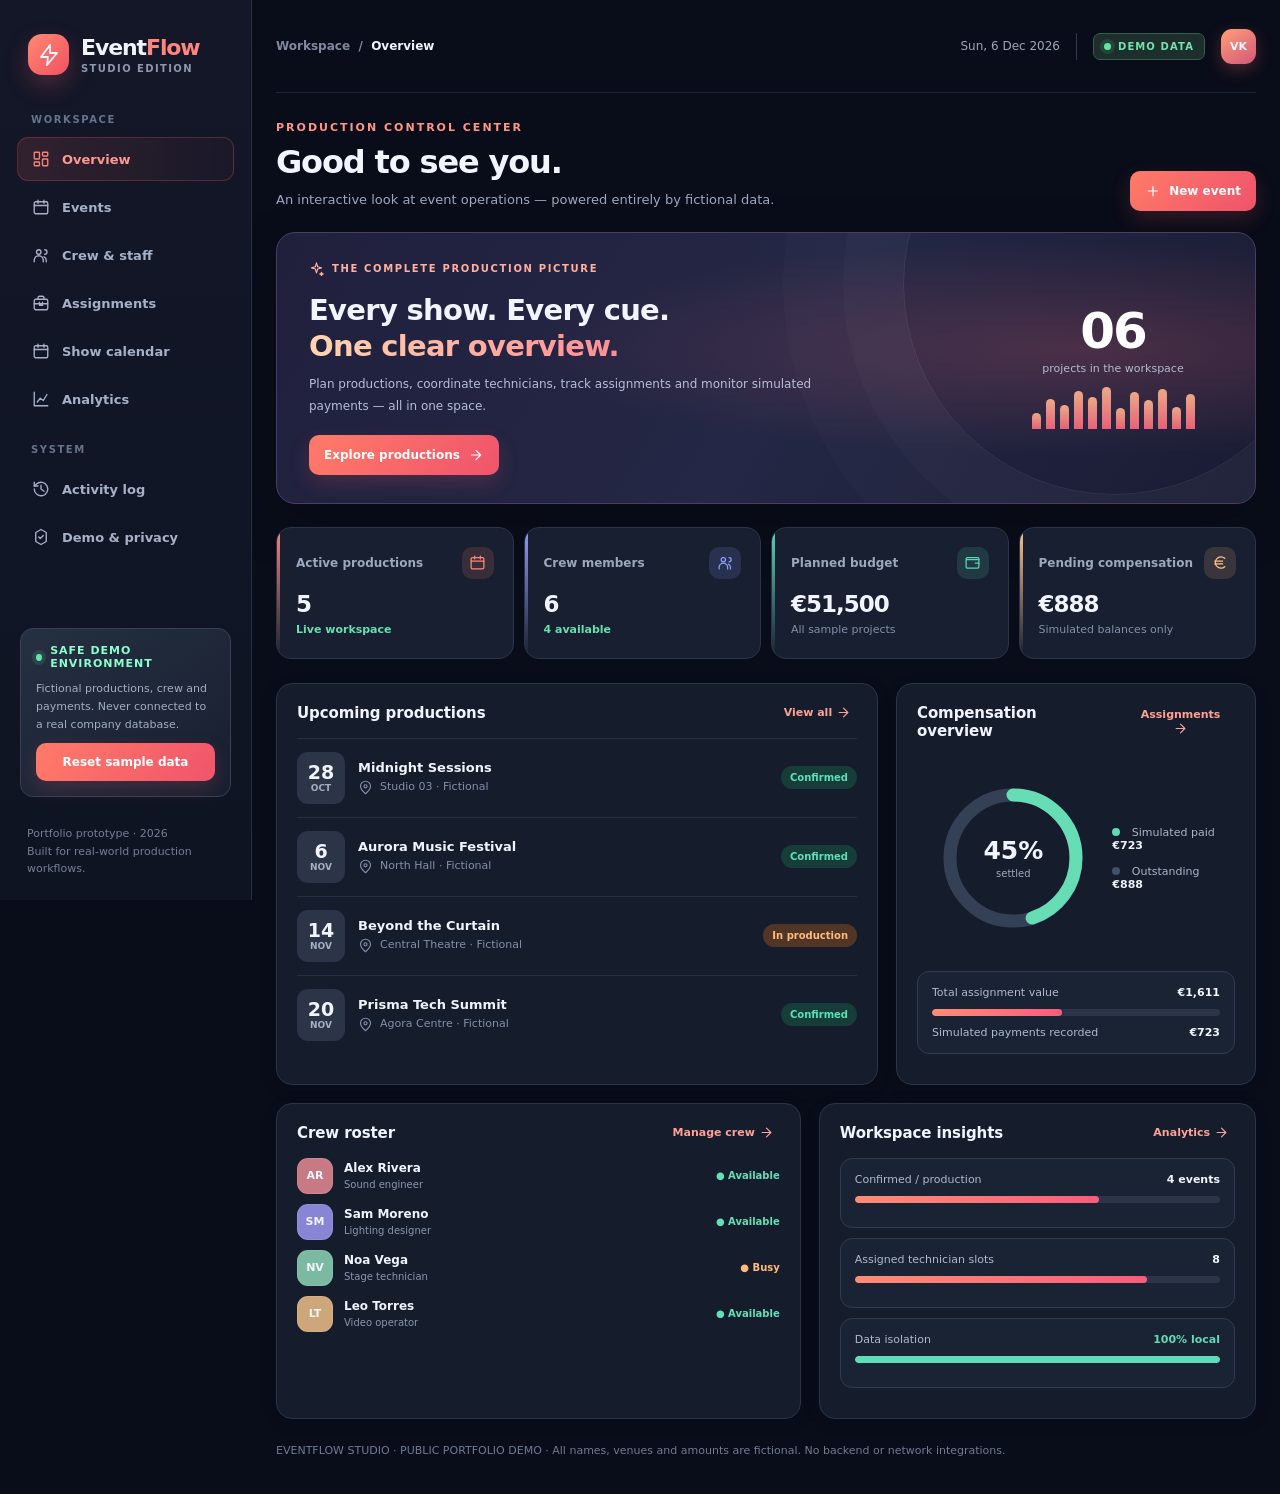
==== commit c4b094cb: "Refresh Pages asset version after navigation and SVG fixes" ====
--- a/index.html
+++ b/index.html
@@ -8,7 +8,7 @@
   <meta name="description" content="EventFlow Studio is an interactive, safe portfolio demonstration of fictional event planning, crew coordination, and financial reporting.">
   <title>EventFlow Studio — Live Production Management Demo</title>
   <link rel="icon" href="./favicon.svg" type="image/svg+xml">
-  <link rel="stylesheet" href="./studio.css?build=20261017-2">
+  <link rel="stylesheet" href="./studio.css?build=20261017-3">
   <style>
     html,body{min-height:100%;margin:0;background:#090d19;color:#f2f5ff;font-family:system-ui,sans-serif}
     #boot{max-width:480px;margin:17vh auto;padding:30px;text-align:center}
@@ -28,7 +28,7 @@
     </div>
   </div>
   <noscript><p style="text-align:center">JavaScript is required for this interactive demonstration.</p></noscript>
-  <script src="./studio.js?build=20261017-2" defer></script>
+  <script src="./studio.js?build=20261017-3" defer></script>
   <script>
     window.addEventListener('load', function () {
       if (window.__eventflowReady) return;
--- a/studio.css
+++ b/studio.css
@@ -4,3 +4,13 @@
 @media(max-width:1280px){.content{padding:0 24px 34px}.metric-grid{gap:10px}.metric-value{font-size:23px}.events-grid{grid-template-columns:repeat(2,minmax(0,1fr))}.hero-stat{min-width:175px}.dashboard-grid{grid-template-columns:1fr 360px}}
 @media(max-width:1020px){.sidebar{width:77px;padding:23px 10px}.logo{padding:5px 7px 25px}.logo-word,.logo-sub,.side-section,.nav-link span,.sidebar-end,.credit{display:none}.nav-link{justify-content:center;padding:12px 10px}.nav-link svg{width:20px;height:20px}.dashboard-grid,.two-col-bottom,.analytics{grid-template-columns:1fr}.hero-stat{display:none}.content{padding:0 25px 30px}}
 @media(max-width:700px){.shell{display:block}.sidebar{display:none}.mobile-header{display:flex;position:sticky;top:0;z-index:10;background:#111827eF;backdrop-filter:blur(12px);padding:12px 15px;border-bottom:1px solid #2d3545;gap:10px;align-items:center;overflow-x:auto}.mobile-title{font-size:16px;font-weight:850;margin-right:5px;white-space:nowrap}.mobile-nav{display:flex;gap:6px}.mobile-nav button{border:1px solid #334057;background:#202a3c;border-radius:8px;color:#b9c6d9;padding:7px 9px;font-size:11px;white-space:nowrap}.mobile-nav button.active{color:#ffc1ba;border-color:#f67d7d}.content{padding:0 14px 25px}.topbar{height:66px;margin-bottom:20px}.topright{gap:8px}.clock{display:none}.view-header{align-items:start;flex-direction:column}.view-header h1{font-size:27px}.hero{padding:22px}.hero h2{font-size:23px}.metric-grid{grid-template-columns:repeat(2,minmax(0,1fr));gap:9px}.metric{padding:14px;min-height:119px}.metric-value{font-size:21px}.events-grid{grid-template-columns:1fr}.card{padding:15px}.cal-grid{gap:3px}.cal-day{min-height:77px;padding:5px;border-radius:6px}.cal-weekday{font-size:9px}.cal-num{font-size:10px}.cal-event{font-size:9px;padding:3px;white-space:normal;line-height:1.15}.privacy-grid{grid-template-columns:1fr}.form-row{grid-template-columns:1fr}.toast-area{left:15px;right:15px}.ring-row{gap:12px}.ring{width:130px;height:130px}.ring svg{width:130px;height:130px}}
+
+
+/* All inline icons are explicitly sized. Unbounded SVGs previously expanded and obscured views. */
+svg{display:inline-block;width:18px;height:18px;max-width:100%;vertical-align:middle;flex-shrink:0}
+.subtle-note{display:flex;align-items:flex-start;gap:10px}
+.subtle-note>svg{width:17px;height:17px;flex:0 0 17px;margin-top:1px}
+.hero .overline>svg,.preview-meta>svg,.tiny-link>svg,.mini>svg{width:15px;height:15px}
+.privacy-tile>svg{display:block}
+.logo-mark svg,.event-symbol svg,.metric-icon svg{display:block}
+.event-preview .preview-meta{line-height:1.5}
